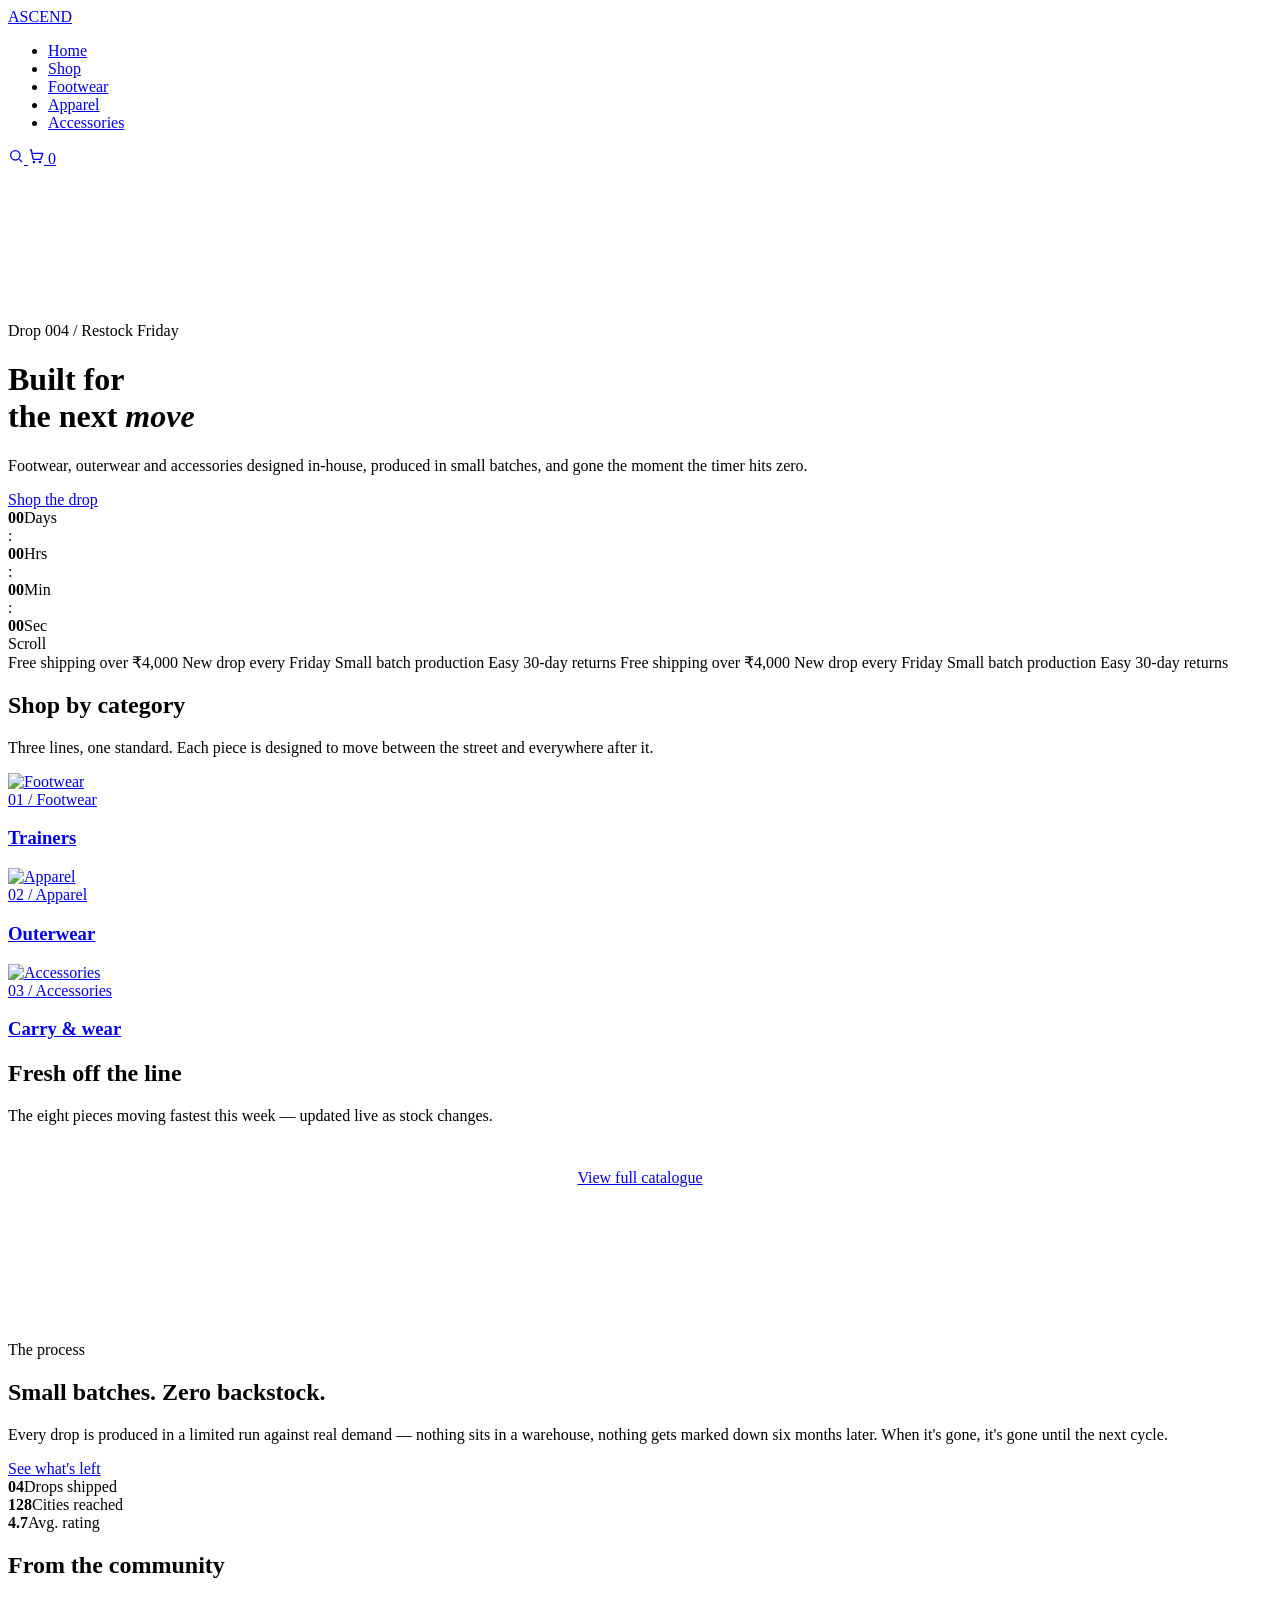
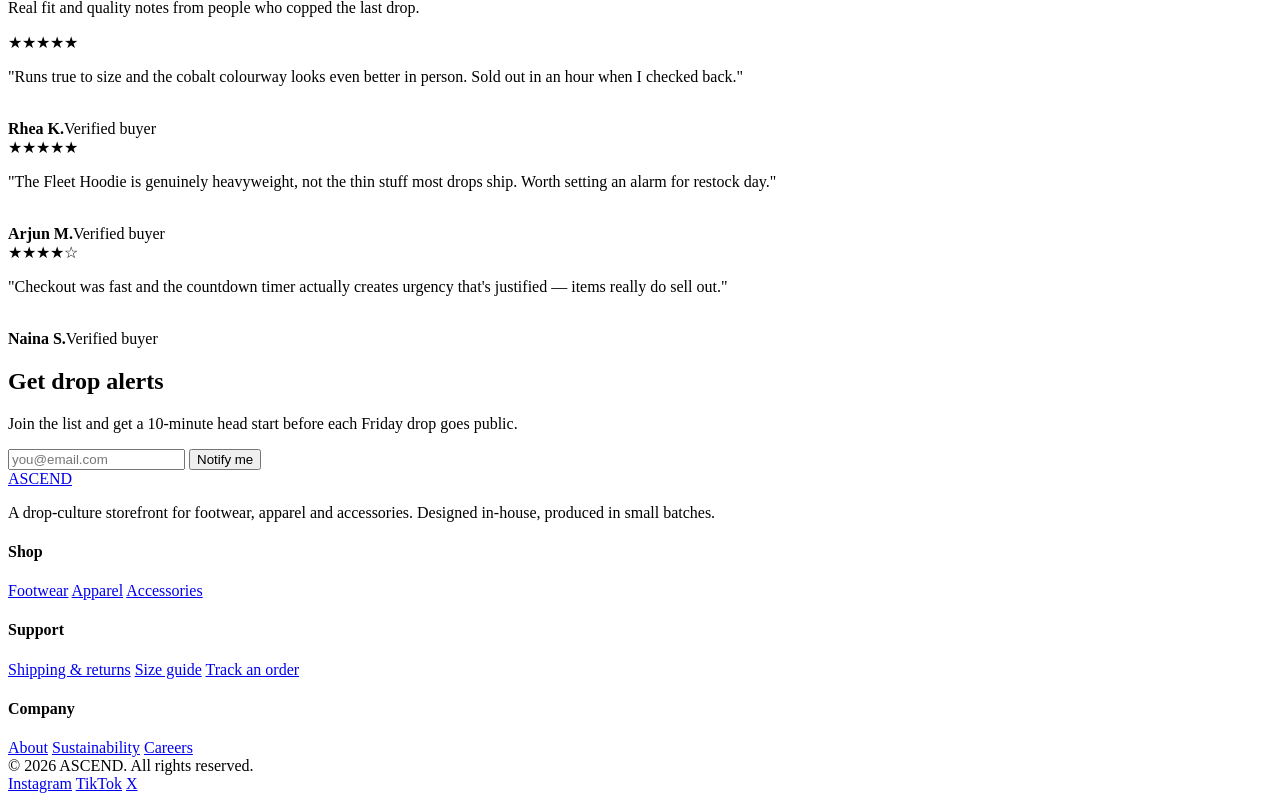
==== index.html @ 35d650b3 "Add files via upload" ====
<!DOCTYPE html>
<html lang="en">
<head>
<meta charset="UTF-8">
<meta name="viewport" content="width=device-width, initial-scale=1.0">
<title>ASCEND — Drop 004</title>
<meta name="description" content="ASCEND is a drop-culture footwear, apparel and accessories store. New releases every Friday.">
<link rel="preconnect" href="https://fonts.googleapis.com">
<link rel="stylesheet" href="css/style.css">
</head>
<body>

<nav class="nav">
  <div class="wrap">
    <a href="index.html" class="brand">ASC<span>END</span></a>
    <ul class="nav-links">
      <li><a href="index.html">Home</a></li>
      <li><a href="shop.html">Shop</a></li>
      <li><a href="shop.html?cat=footwear">Footwear</a></li>
      <li><a href="shop.html?cat=apparel">Apparel</a></li>
      <li><a href="shop.html?cat=accessories">Accessories</a></li>
    </ul>
    <div class="nav-actions">
      <a class="icon-btn" href="shop.html" aria-label="Search">
        <svg width="16" height="16" viewBox="0 0 24 24" fill="none" stroke="currentColor" stroke-width="2"><circle cx="11" cy="11" r="7"/><path d="M21 21l-4.3-4.3"/></svg>
      </a>
      <a class="icon-btn" href="cart.html" aria-label="Cart">
        <svg width="16" height="16" viewBox="0 0 24 24" fill="none" stroke="currentColor" stroke-width="2"><path d="M3 3h2l2.4 12.4a2 2 0 0 0 2 1.6h8.4a2 2 0 0 0 2-1.6L22 8H6"/><circle cx="9" cy="21" r="1"/><circle cx="18" cy="21" r="1"/></svg>
        <span class="cart-count" data-cart-count>0</span>
      </a>
    </div>
  </div>
</nav>

<header class="hero">
  <div class="hero-media">
    <video autoplay muted loop playsinline poster="https://images.unsplash.com/photo-1600185365483-26d7a4cc7519?q=80&w=1600&auto=format&fit=crop">
      <source src="https://assets.mixkit.co/videos/4893/4893-360.mp4" type="video/mp4">
    </video>
  </div>
  <div class="wrap hero-content">
    <div class="hero-top">
      <div class="eyebrow">Drop 004 / Restock Friday</div>
    </div>
    <h1 class="hero-title">Built for<br>the next <em>move</em></h1>
    <p class="hero-sub">Footwear, outerwear and accessories designed in-house, produced in small batches, and gone the moment the timer hits zero.</p>
    <div class="hero-actions">
      <a href="shop.html" class="btn btn-primary">Shop the drop</a>
      <div class="drop-timer" data-countdown>
        <div class="seg"><b data-d>00</b><span>Days</span></div>
        <span class="colon">:</span>
        <div class="seg"><b data-h>00</b><span>Hrs</span></div>
        <span class="colon">:</span>
        <div class="seg"><b data-m>00</b><span>Min</span></div>
        <span class="colon">:</span>
        <div class="seg"><b data-s>00</b><span>Sec</span></div>
      </div>
    </div>
  </div>
  <div class="hero-scroll">Scroll</div>
</header>

<div class="marquee">
  <div class="marquee-track">
    <span>Free shipping over ₹4,000</span>
    <span>New drop every Friday</span>
    <span>Small batch production</span>
    <span>Easy 30-day returns</span>
    <span>Free shipping over ₹4,000</span>
    <span>New drop every Friday</span>
    <span>Small batch production</span>
    <span>Easy 30-day returns</span>
  </div>
</div>

<section id="categories">
  <div class="wrap">
    <div class="section-head fade-up">
      <h2>Shop by category</h2>
      <p>Three lines, one standard. Each piece is designed to move between the street and everywhere after it.</p>
    </div>
    <div class="cat-grid">
      <a class="cat-card fade-up" href="shop.html?cat=footwear">
        <img src="https://images.unsplash.com/photo-1465101046530-73398c7f28ca?q=80&w=900&auto=format&fit=crop" alt="Footwear" loading="lazy">
        <div class="cat-label"><div class="eyebrow">01 / Footwear</div><h3>Trainers</h3></div>
      </a>
      <a class="cat-card fade-up" href="shop.html?cat=apparel">
        <img src="https://images.unsplash.com/photo-1521572163474-6864f9cf17ab?q=80&w=900&auto=format&fit=crop" alt="Apparel" loading="lazy">
        <div class="cat-label"><div class="eyebrow">02 / Apparel</div><h3>Outerwear</h3></div>
      </a>
      <a class="cat-card fade-up" href="shop.html?cat=accessories">
        <img src="https://images.unsplash.com/photo-1524805444758-089113d48a6d?q=80&w=900&auto=format&fit=crop" alt="Accessories" loading="lazy">
        <div class="cat-label"><div class="eyebrow">03 / Accessories</div><h3>Carry &amp; wear</h3></div>
      </a>
    </div>
  </div>
</section>

<section id="featured" style="background:var(--ink-2); border-top:1px solid var(--line); border-bottom:1px solid var(--line);">
  <div class="wrap">
    <div class="section-head fade-up">
      <h2>Fresh off the line</h2>
      <p>The eight pieces moving fastest this week — updated live as stock changes.</p>
    </div>
    <div class="product-grid" id="featured-grid"></div>
    <div style="text-align:center; margin-top:44px;">
      <a href="shop.html" class="btn btn-outline">View full catalogue</a>
    </div>
  </div>
</section>

<section class="split">
  <div class="split-media">
    <video autoplay muted loop playsinline poster="https://images.unsplash.com/photo-1549298916-b41d501d3772?q=80&w=1200&auto=format&fit=crop">
      <source src="https://assets.mixkit.co/videos/744/744-360.mp4" type="video/mp4">
    </video>
  </div>
  <div class="split-copy fade-up">
    <div class="eyebrow">The process</div>
    <h2>Small batches. Zero backstock.</h2>
    <p>Every drop is produced in a limited run against real demand — nothing sits in a warehouse, nothing gets marked down six months later. When it's gone, it's gone until the next cycle.</p>
    <a href="shop.html" class="btn btn-signal">See what's left</a>
    <div class="stat-row">
      <div class="stat"><b>04</b><span>Drops shipped</span></div>
      <div class="stat"><b>128</b><span>Cities reached</span></div>
      <div class="stat"><b>4.7</b><span>Avg. rating</span></div>
    </div>
  </div>
</section>

<section class="reviews">
  <div class="wrap">
    <div class="section-head fade-up">
      <h2>From the community</h2>
      <p>Real fit and quality notes from people who copped the last drop.</p>
    </div>
    <div class="review-grid">
      <div class="review-card fade-up">
        <div class="review-stars">★★★★★</div>
        <p>"Runs true to size and the cobalt colourway looks even better in person. Sold out in an hour when I checked back."</p>
        <div class="review-who">
          <div class="review-avatar"><img src="https://images.unsplash.com/photo-1490481651871-ab68de25d43d?q=80&w=200&auto=format&fit=crop" alt=""></div>
          <div><b>Rhea K.</b><span>Verified buyer</span></div>
        </div>
      </div>
      <div class="review-card fade-up">
        <div class="review-stars">★★★★★</div>
        <p>"The Fleet Hoodie is genuinely heavyweight, not the thin stuff most drops ship. Worth setting an alarm for restock day."</p>
        <div class="review-who">
          <div class="review-avatar"><img src="https://images.unsplash.com/photo-1500648767791-00dcc994a43e?q=80&w=200&auto=format&fit=crop" alt=""></div>
          <div><b>Arjun M.</b><span>Verified buyer</span></div>
        </div>
      </div>
      <div class="review-card fade-up">
        <div class="review-stars">★★★★☆</div>
        <p>"Checkout was fast and the countdown timer actually creates urgency that's justified — items really do sell out."</p>
        <div class="review-who">
          <div class="review-avatar"><img src="https://images.unsplash.com/photo-1508214751196-bcfd4ca60f91?q=80&w=200&auto=format&fit=crop" alt=""></div>
          <div><b>Naina S.</b><span>Verified buyer</span></div>
        </div>
      </div>
    </div>
  </div>
</section>

<section class="newsletter fade-up">
  <h2>Get drop alerts</h2>
  <p>Join the list and get a 10-minute head start before each Friday drop goes public.</p>
  <form class="news-form" id="newsletter-form">
    <input type="email" placeholder="you@email.com" required>
    <button class="btn btn-outline" type="submit">Notify me</button>
  </form>
  <div class="form-msg" id="news-msg"></div>
</section>

<footer>
  <div class="wrap">
    <div class="foot-grid">
      <div class="foot-brand">
        <a href="index.html" class="brand">ASC<span>END</span></a>
        <p>A drop-culture storefront for footwear, apparel and accessories. Designed in-house, produced in small batches.</p>
      </div>
      <div class="foot-col">
        <h4>Shop</h4>
        <a href="shop.html?cat=footwear">Footwear</a>
        <a href="shop.html?cat=apparel">Apparel</a>
        <a href="shop.html?cat=accessories">Accessories</a>
      </div>
      <div class="foot-col">
        <h4>Support</h4>
        <a href="#">Shipping &amp; returns</a>
        <a href="#">Size guide</a>
        <a href="#">Track an order</a>
      </div>
      <div class="foot-col">
        <h4>Company</h4>
        <a href="#">About</a>
        <a href="#">Sustainability</a>
        <a href="#">Careers</a>
      </div>
    </div>
    <div class="foot-bottom">
      <span>© 2026 ASCEND. All rights reserved.</span>
      <div class="foot-social">
        <a href="#">Instagram</a>
        <a href="#">TikTok</a>
        <a href="#">X</a>
      </div>
    </div>
  </div>
</footer>

<script src="data/products.js"></script>
<script src="js/main.js"></script>
<script>
  document.getElementById("featured-grid").innerHTML =
    PRODUCTS.slice(0,8).map(productCardHTML).join("");
  mountQuickAdd();
  mountCountdown(document.querySelector("[data-countdown]"));

  document.getElementById("newsletter-form").addEventListener("submit", (e)=>{
    e.preventDefault();
    document.getElementById("news-msg").textContent = "✓ You're on the list — watch your inbox Friday morning.";
    e.target.reset();
  });
</script>
</body>
</html>
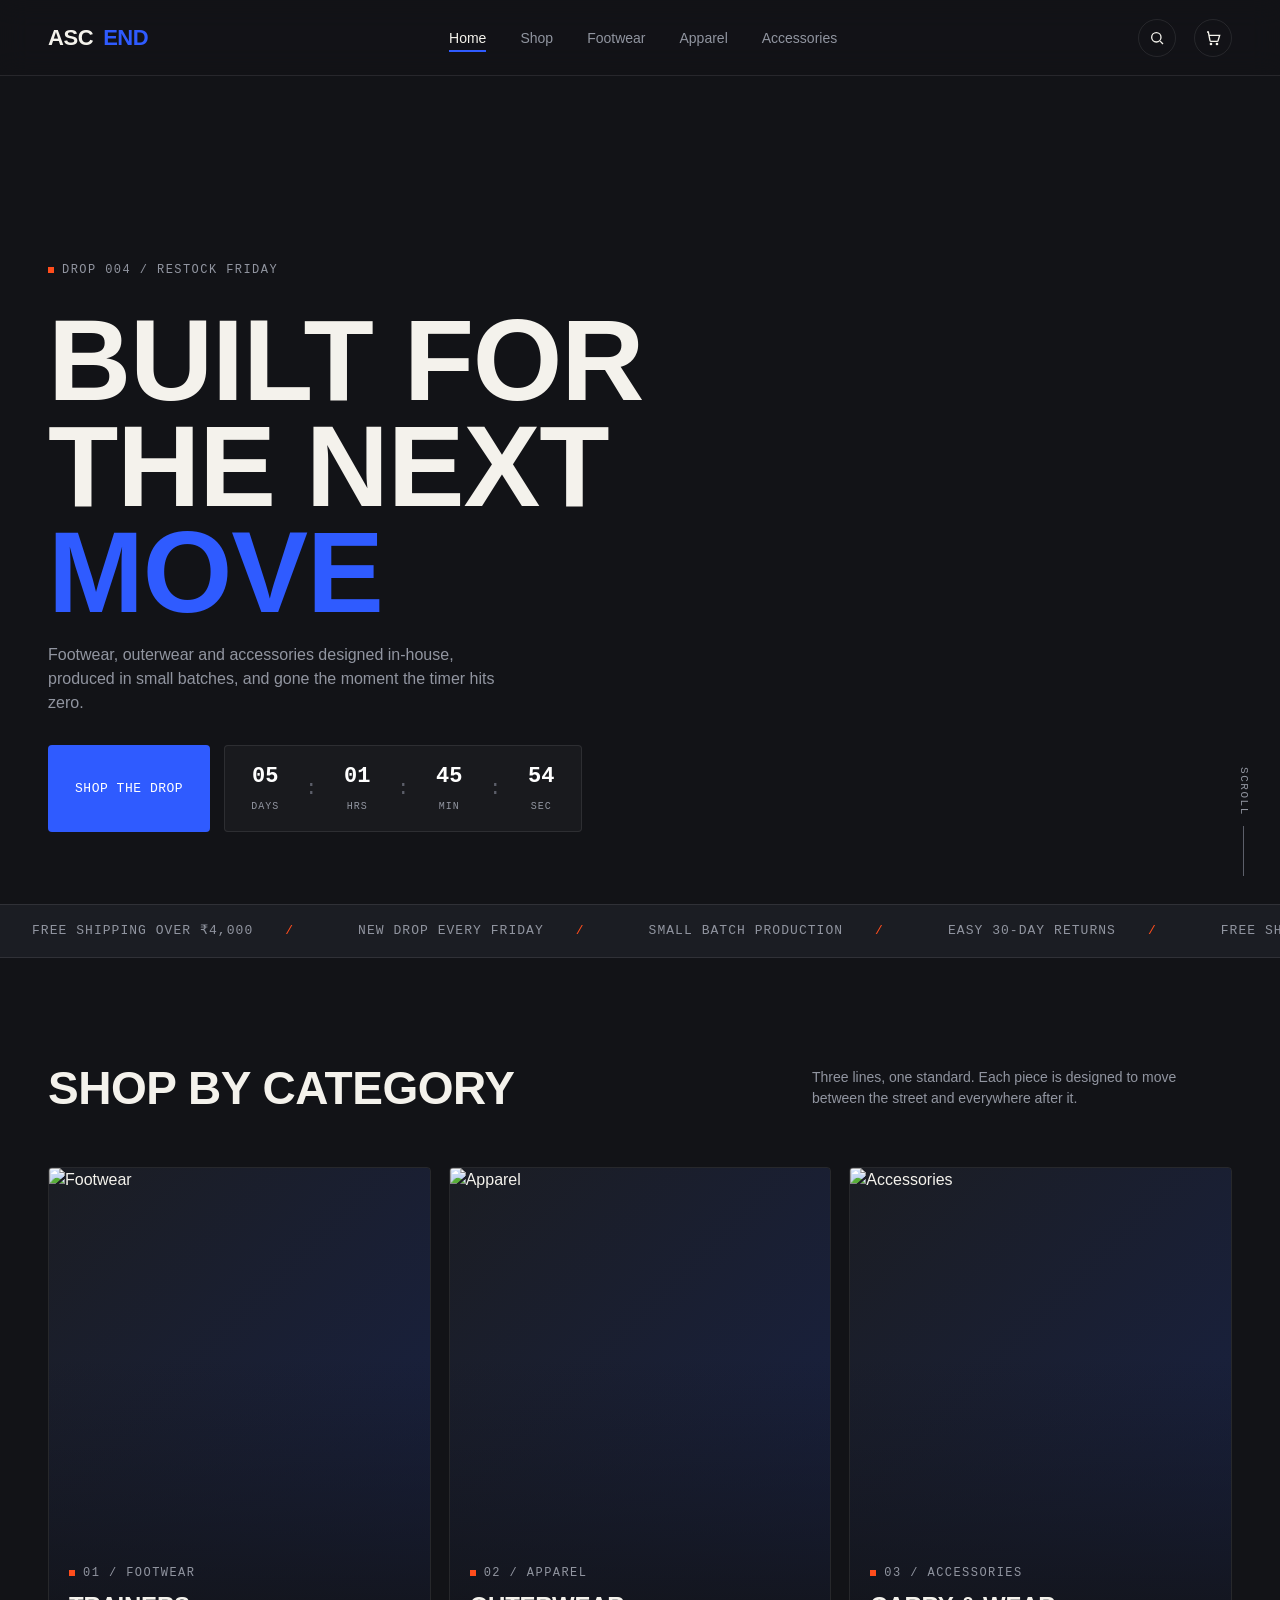
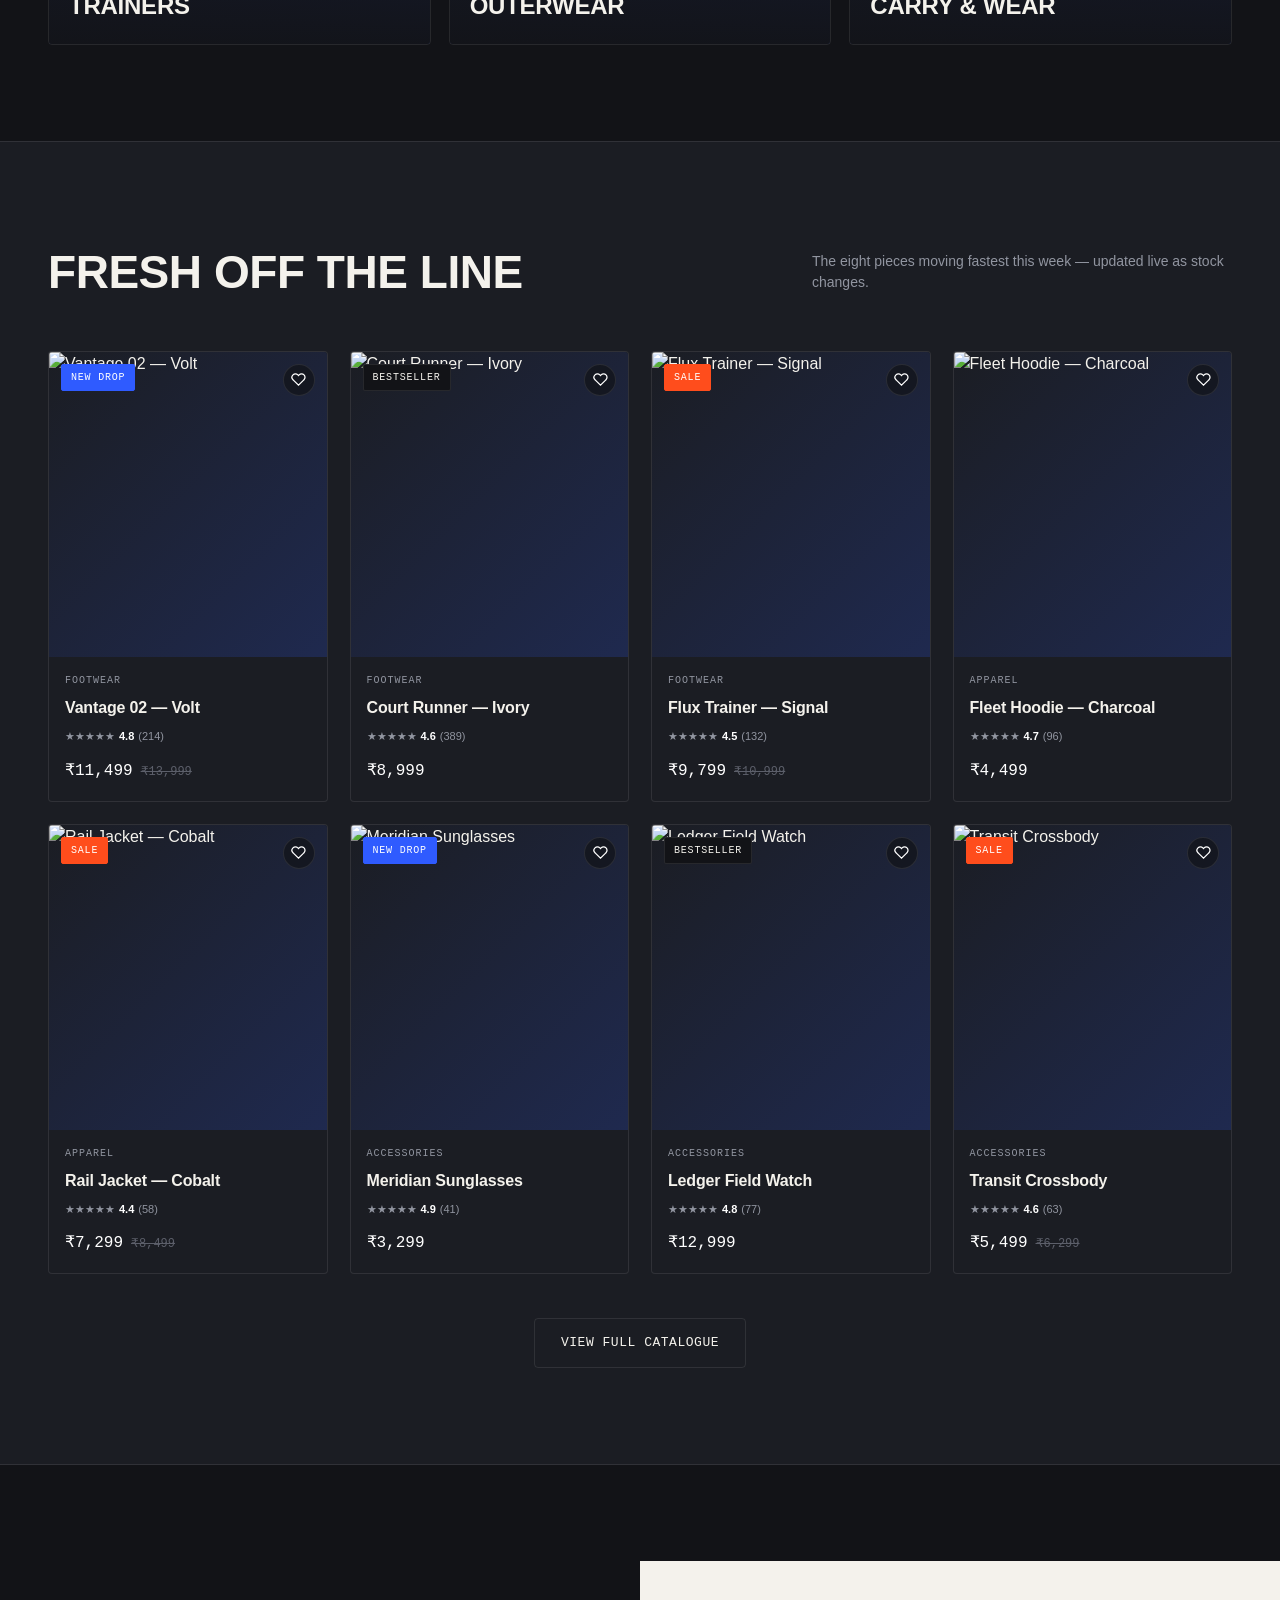
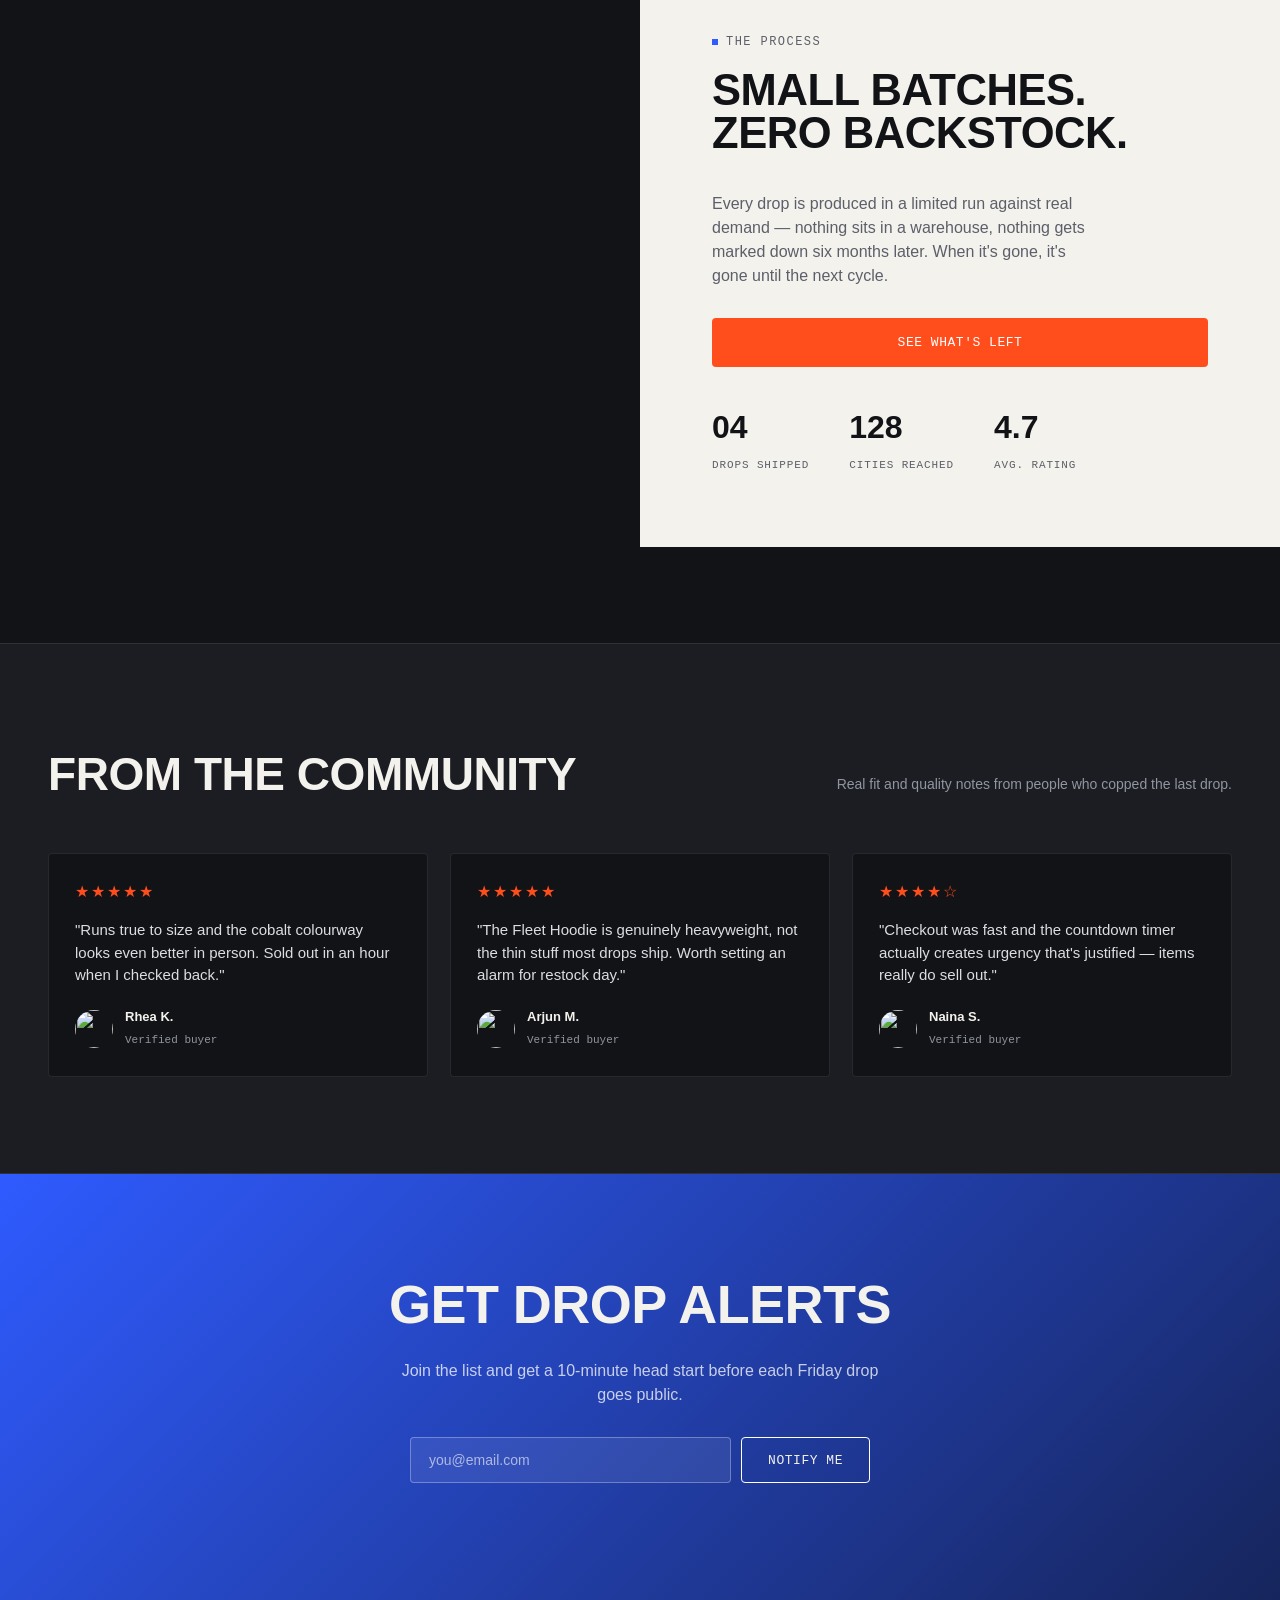
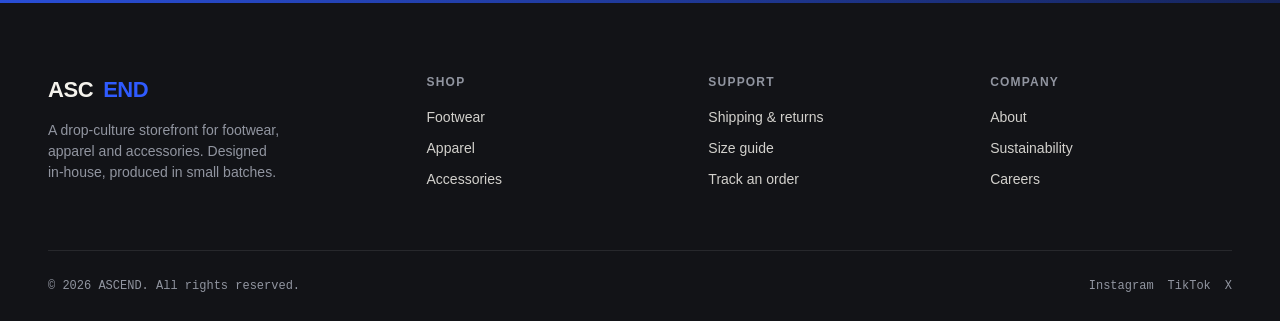
==== commit c8d01f3d: "Update index.html" ====
--- a/index.html
+++ b/index.html
@@ -6,7 +6,7 @@
 <title>ASCEND — Drop 004</title>
 <meta name="description" content="ASCEND is a drop-culture footwear, apparel and accessories store. New releases every Friday.">
 <link rel="preconnect" href="https://fonts.googleapis.com">
-<link rel="stylesheet" href="css/style.css">
+<link rel="stylesheet" href="style.css">
 </head>
 <body>
 
@@ -210,8 +210,8 @@
   </div>
 </footer>
 
-<script src="data/products.js"></script>
-<script src="js/main.js"></script>
+<script src="products.js"></script>
+<script src="main.js"></script>
 <script>
   document.getElementById("featured-grid").innerHTML =
     PRODUCTS.slice(0,8).map(productCardHTML).join("");
--- a/style.css
+++ b/style.css
@@ -0,0 +1,443 @@
+/* =========================================================
+   ASCEND — design tokens
+   Streetwear/drop-culture commerce. Ink + paper base,
+   cobalt/signal accents, diagonal cut motif, mono price tags.
+   ========================================================= */
+
+@import url('https://fonts.googleapis.com/css2?family=Space+Grotesk:wght@400;500;600;700&family=Inter:wght@400;500;600&family=JetBrains+Mono:wght@400;500;700&display=swap');
+
+:root{
+  --ink: #121317;
+  --ink-2: #1b1d23;
+  --ink-3: #24262e;
+  --paper: #f4f2ec;
+  --paper-2: #eae7de;
+  --cobalt: #2f5bff;
+  --cobalt-2: #1c3fd6;
+  --signal: #ff4d1c;
+  --steel: #9195a0;
+  --steel-2: #5c5f6a;
+  --line: rgba(255,255,255,0.09);
+  --line-dark: rgba(18,19,23,0.1);
+  --ok: #2fdb8f;
+
+  --font-display: 'Space Grotesk', sans-serif;
+  --font-body: 'Inter', sans-serif;
+  --font-mono: 'JetBrains Mono', monospace;
+
+  --radius: 4px;
+  --container: 1240px;
+  --nav-h: 76px;
+
+  --ease: cubic-bezier(.16,.84,.44,1);
+}
+
+*,*::before,*::after{ box-sizing: border-box; }
+html{ scroll-behavior: smooth; }
+body{
+  margin:0;
+  background: var(--ink);
+  color: var(--paper);
+  font-family: var(--font-body);
+  font-size: 16px;
+  line-height: 1.5;
+  -webkit-font-smoothing: antialiased;
+}
+img{ max-width:100%; display:block; }
+a{ color:inherit; text-decoration:none; }
+ul{ list-style:none; margin:0; padding:0; }
+button{ font-family:inherit; cursor:pointer; }
+input,select{ font-family:inherit; }
+
+::selection{ background: var(--cobalt); color:#fff; }
+
+@media (prefers-reduced-motion: reduce){
+  *{ animation-duration:.001ms !important; animation-iteration-count:1 !important; transition-duration:.001ms !important; scroll-behavior:auto !important; }
+}
+
+:focus-visible{ outline: 2px solid var(--cobalt); outline-offset: 3px; }
+
+.wrap{ max-width: var(--container); margin: 0 auto; padding: 0 28px; }
+
+.mono{ font-family: var(--font-mono); }
+.eyebrow{
+  font-family: var(--font-mono);
+  font-size: 12px;
+  letter-spacing: .12em;
+  text-transform: uppercase;
+  color: var(--steel);
+  display:flex; align-items:center; gap:8px;
+}
+.eyebrow::before{ content:''; width:6px; height:6px; background: var(--signal); display:inline-block; }
+
+h1,h2,h3,h4{ font-family: var(--font-display); margin:0; letter-spacing:-0.01em; }
+
+/* diagonal-cut section divider — the drop-box motif used across the page */
+.cut-top{ clip-path: polygon(0 24px, 100% 0, 100% 100%, 0 100%); }
+.cut-bottom{ clip-path: polygon(0 0, 100% 0, 100% 100%, 0 calc(100% - 24px)); }
+.cut-both{ clip-path: polygon(0 24px, 100% 0, 100% calc(100% - 24px), 0 100%); }
+
+/* =========================== buttons =========================== */
+.btn{
+  display:inline-flex; align-items:center; justify-content:center; gap:8px;
+  padding: 14px 26px;
+  font-family: var(--font-mono);
+  font-size: 13px;
+  letter-spacing:.04em;
+  text-transform: uppercase;
+  border: 1px solid transparent;
+  border-radius: var(--radius);
+  transition: transform .25s var(--ease), background .25s var(--ease), border-color .25s var(--ease), color .25s var(--ease);
+  white-space: nowrap;
+}
+.btn-primary{ background: var(--cobalt); color:#fff; }
+.btn-primary:hover{ background: var(--cobalt-2); transform: translateY(-2px); }
+.btn-outline{ border-color: var(--line); color: var(--paper); background:transparent; }
+.btn-outline:hover{ border-color: var(--paper); transform: translateY(-2px); }
+.btn-signal{ background: var(--signal); color:#fff; }
+.btn-signal:hover{ background:#e13f13; transform: translateY(-2px); }
+.btn-ghost{ background:transparent; color: var(--steel); padding: 8px 4px; }
+.btn-ghost:hover{ color: var(--paper); }
+.btn-block{ width:100%; }
+.btn[disabled]{ opacity:.4; pointer-events:none; }
+
+/* =========================== nav =========================== */
+.nav{
+  position: sticky; top:0; z-index: 100;
+  height: var(--nav-h);
+  display:flex; align-items:center;
+  background: rgba(18,19,23,0.72);
+  backdrop-filter: blur(14px) saturate(140%);
+  border-bottom: 1px solid var(--line);
+}
+.nav .wrap{ display:flex; align-items:center; justify-content:space-between; width:100%; }
+.brand{ font-family: var(--font-display); font-weight:700; font-size:22px; letter-spacing:-0.02em; display:flex; align-items:center; gap:10px;}
+.brand span{ color: var(--cobalt); }
+.nav-links{ display:flex; gap:34px; }
+.nav-links a{
+  font-size:14px; color: var(--steel); position:relative; padding: 6px 0;
+  transition: color .2s;
+}
+.nav-links a:hover, .nav-links a.active{ color: var(--paper); }
+.nav-links a.active::after{
+  content:''; position:absolute; left:0; right:0; bottom:0; height:2px; background: var(--cobalt);
+}
+.nav-actions{ display:flex; align-items:center; gap:18px; }
+.icon-btn{
+  position:relative; width:38px; height:38px; display:flex; align-items:center; justify-content:center;
+  border:1px solid var(--line); border-radius:50%; color: var(--paper); background:transparent;
+  transition: border-color .2s, background .2s;
+}
+.icon-btn:hover{ border-color: var(--paper); }
+.cart-count{
+  position:absolute; top:-6px; right:-6px; background: var(--signal); color:#fff;
+  font-family: var(--font-mono); font-size:10px; min-width:18px; height:18px; border-radius:50%;
+  display:flex; align-items:center; justify-content:center; padding: 0 3px;
+}
+.nav-burger{ display:none; }
+
+/* =========================== hero =========================== */
+.hero{
+  position: relative; min-height: 92vh; display:flex; align-items:flex-end;
+  overflow:hidden; background: var(--ink);
+}
+.hero-media{ position:absolute; inset:0; z-index:0; }
+.hero-media video, .hero-media img{
+  width:100%; height:100%; object-fit:cover; position:absolute; inset:0;
+}
+.hero-media::after{
+  content:''; position:absolute; inset:0;
+  background: linear-gradient(180deg, rgba(18,19,23,.35) 0%, rgba(18,19,23,.55) 55%, var(--ink) 96%);
+}
+.hero-content{ position:relative; z-index:2; width:100%; padding-bottom: 72px; }
+.hero-top{ display:flex; justify-content:space-between; align-items:flex-start; margin-bottom: 28px; }
+.hero-title{
+  font-size: clamp(48px, 9vw, 128px);
+  line-height: .92;
+  font-weight:700;
+  text-transform: uppercase;
+  max-width: 14ch;
+}
+.hero-title em{ font-style:normal; color: var(--cobalt); }
+.hero-sub{ max-width: 460px; color: var(--steel); font-size:16px; margin-top:18px; }
+.hero-actions{ display:flex; gap:14px; margin-top: 30px; flex-wrap:wrap; }
+
+.drop-timer{
+  display:flex; gap:18px; font-family: var(--font-mono);
+  border: 1px solid var(--line); border-radius: var(--radius);
+  padding: 14px 18px; background: rgba(255,255,255,0.03);
+}
+.drop-timer .seg{ text-align:center; min-width:44px; }
+.drop-timer .seg b{ display:block; font-size:22px; color:#fff; }
+.drop-timer .seg span{ font-size:10px; letter-spacing:.1em; color: var(--steel); text-transform:uppercase; }
+.drop-timer .colon{ color: var(--steel-2); font-size:20px; align-self:center; }
+
+.hero-scroll{
+  position:absolute; right:28px; bottom:28px; z-index:2;
+  writing-mode: vertical-rl; font-family: var(--font-mono); font-size:11px; letter-spacing:.14em;
+  color: var(--steel); display:flex; align-items:center; gap:10px; text-transform:uppercase;
+}
+.hero-scroll::after{ content:''; width:1px; height:50px; background: var(--steel-2); display:block; }
+
+/* =========================== marquee =========================== */
+.marquee{
+  border-top: 1px solid var(--line); border-bottom: 1px solid var(--line);
+  overflow:hidden; white-space:nowrap; background: var(--ink-2);
+}
+.marquee-track{ display:inline-flex; animation: scroll-x 26s linear infinite; }
+.marquee-track span{
+  font-family: var(--font-mono); font-size:13px; letter-spacing:.08em; text-transform:uppercase;
+  padding: 16px 32px; color: var(--steel); display:inline-flex; align-items:center; gap:32px;
+}
+.marquee-track span::after{ content:'/'; color: var(--signal); }
+@keyframes scroll-x{ from{ transform:translateX(0);} to{ transform:translateX(-50%);} }
+
+/* =========================== sections =========================== */
+section{ padding: 96px 0; }
+.section-head{
+  display:flex; justify-content:space-between; align-items:flex-end; margin-bottom: 44px; gap:24px; flex-wrap:wrap;
+}
+.section-head h2{ font-size: clamp(30px,4vw,46px); text-transform:uppercase; }
+.section-head p{ color: var(--steel); max-width:420px; margin-top:10px; font-size:14px; }
+
+/* category strip */
+.cat-grid{ display:grid; grid-template-columns: repeat(3,1fr); gap:18px; }
+.cat-card{
+  position:relative; border-radius: var(--radius); overflow:hidden; aspect-ratio: 4/5;
+  border:1px solid var(--line);
+}
+.cat-card img{ width:100%; height:100%; object-fit:cover; transition: transform .6s var(--ease); }
+.cat-card:hover img{ transform: scale(1.06); }
+.cat-card::after{ content:''; position:absolute; inset:0; background: linear-gradient(180deg, transparent 40%, rgba(18,19,23,.92) 100%); }
+.cat-label{ position:absolute; left:20px; bottom:20px; z-index:2; }
+.cat-label .eyebrow{ margin-bottom:6px; }
+.cat-label h3{ font-size:24px; text-transform:uppercase; }
+
+/* product grid */
+.product-grid{ display:grid; grid-template-columns: repeat(4, 1fr); gap: 22px; }
+.card{
+  background: var(--ink-2); border:1px solid var(--line); border-radius: var(--radius);
+  overflow:hidden; display:flex; flex-direction:column; transition: border-color .25s, transform .25s var(--ease);
+}
+.card:hover{ border-color: rgba(255,255,255,0.22); transform: translateY(-4px); }
+.card-media{ position:relative; aspect-ratio: 1/1.1; overflow:hidden; background:#1b1d23; }
+.card-media img{ width:100%; height:100%; object-fit:cover; transition: transform .5s var(--ease); }
+.card:hover .card-media img{ transform: scale(1.07); }
+.card-tag{
+  position:absolute; top:12px; left:12px; z-index:2;
+  font-family: var(--font-mono); font-size:10px; letter-spacing:.08em; text-transform:uppercase;
+  padding: 5px 9px; border-radius: 2px; background: var(--ink); border:1px solid var(--line);
+}
+.card-tag.sale{ background: var(--signal); border-color:var(--signal); color:#fff; }
+.card-tag.new{ background: var(--cobalt); border-color:var(--cobalt); color:#fff; }
+.card-wish{
+  position:absolute; top:12px; right:12px; z-index:2; width:32px; height:32px; border-radius:50%;
+  background: rgba(18,19,23,.7); border:1px solid var(--line); display:flex; align-items:center; justify-content:center;
+  color:#fff; transition: background .2s, border-color .2s;
+}
+.card-wish:hover{ border-color:#fff; }
+.card-wish.active{ color: var(--signal); border-color: var(--signal); }
+.card-quick{
+  position:absolute; left:12px; right:12px; bottom:-46px; z-index:2;
+  transition: bottom .25s var(--ease);
+}
+.card:hover .card-quick{ bottom:12px; }
+.card-body{ padding: 16px 16px 18px; display:flex; flex-direction:column; gap:8px; flex:1; }
+.card-cat{ font-family: var(--font-mono); font-size:10px; letter-spacing:.1em; text-transform:uppercase; color: var(--steel); }
+.card-name{ font-family: var(--font-display); font-size:16px; font-weight:600; }
+.card-name a:hover{ color: var(--cobalt); }
+.card-price{ display:flex; align-items:baseline; gap:8px; font-family: var(--font-mono); margin-top:auto; padding-top:6px; }
+.card-price .now{ font-size:16px; color:#fff; }
+.card-price .was{ font-size:12px; color: var(--steel-2); text-decoration: line-through; }
+.stars{ font-size:11px; color:var(--steel); display:flex; align-items:center; gap:4px; }
+.stars b{ color:#fff; }
+
+/* filters bar (shop page) */
+.filters{
+  display:flex; align-items:center; justify-content:space-between; flex-wrap:wrap; gap:16px;
+  padding: 18px 0; border-bottom:1px solid var(--line); margin-bottom: 34px;
+}
+.filter-group{ display:flex; gap:10px; flex-wrap:wrap; }
+.chip{
+  font-family: var(--font-mono); font-size:12px; letter-spacing:.04em; text-transform:uppercase;
+  padding: 9px 16px; border:1px solid var(--line); border-radius: 999px; color: var(--steel);
+  transition: all .2s;
+}
+.chip:hover{ color:#fff; border-color:#fff; }
+.chip.active{ background:#fff; color: var(--ink); border-color:#fff; }
+.sort-select{
+  background: var(--ink-2); color:#fff; border:1px solid var(--line); border-radius: var(--radius);
+  padding:10px 14px; font-family: var(--font-mono); font-size:12px; text-transform:uppercase;
+}
+.result-count{ font-family: var(--font-mono); font-size:12px; color: var(--steel); }
+
+/* =========================== lookbook / video split =========================== */
+.split{ display:grid; grid-template-columns: 1fr 1fr; gap:0; align-items:stretch; }
+.split-media{ position:relative; min-height: 520px; overflow:hidden; }
+.split-media video, .split-media img{ width:100%; height:100%; object-fit:cover; position:absolute; inset:0; }
+.split-copy{ background: var(--paper); color: var(--ink); display:flex; flex-direction:column; justify-content:center; padding: 72px; }
+.split-copy .eyebrow{ color: var(--steel-2); }
+.split-copy .eyebrow::before{ background: var(--cobalt); }
+.split-copy h2{ font-size: clamp(30px,3.4vw,46px); margin: 18px 0 20px; text-transform:uppercase; line-height:1; }
+.split-copy p{ color: var(--steel-2); max-width: 44ch; margin-bottom: 30px; }
+.stat-row{ display:flex; gap:40px; margin-top:36px; }
+.stat b{ display:block; font-family:var(--font-display); font-size:32px; }
+.stat span{ font-family: var(--font-mono); font-size:11px; text-transform:uppercase; letter-spacing:.08em; color: var(--steel-2); }
+
+/* =========================== testimonials =========================== */
+.reviews{ background: var(--ink-2); border-top:1px solid var(--line); border-bottom:1px solid var(--line); }
+.review-grid{ display:grid; grid-template-columns: repeat(3,1fr); gap:22px; }
+.review-card{ background: var(--ink); border:1px solid var(--line); border-radius: var(--radius); padding:26px; }
+.review-stars{ color: var(--signal); letter-spacing:2px; margin-bottom:14px; }
+.review-card p{ color:#dcdde1; font-size:15px; margin-bottom:20px; }
+.review-who{ display:flex; align-items:center; gap:12px; }
+.review-avatar{ width:38px; height:38px; border-radius:50%; overflow:hidden; }
+.review-avatar img{ width:100%; height:100%; object-fit:cover; }
+.review-who b{ font-size:13px; display:block; }
+.review-who span{ font-size:11px; color: var(--steel); font-family:var(--font-mono); }
+
+/* =========================== newsletter =========================== */
+.newsletter{
+  background: linear-gradient(135deg, var(--cobalt), #16255c);
+  text-align:center; padding: 90px 28px;
+}
+.newsletter h2{ font-size: clamp(30px,4.4vw,54px); text-transform:uppercase; }
+.newsletter p{ color: rgba(255,255,255,.75); margin: 14px auto 30px; max-width: 480px; }
+.news-form{ display:flex; justify-content:center; gap:10px; max-width: 460px; margin: 0 auto; flex-wrap:wrap; }
+.news-form input{
+  flex:1; min-width:220px; padding: 14px 18px; border-radius: var(--radius); border:1px solid rgba(255,255,255,.3);
+  background: rgba(255,255,255,.08); color:#fff; font-size:14px;
+}
+.news-form input::placeholder{ color: rgba(255,255,255,.6); }
+.news-form .btn-outline{ border-color:#fff; }
+.news-form .btn-outline:hover{ background:#fff; color: var(--cobalt); }
+.form-msg{ margin-top:14px; font-family: var(--font-mono); font-size:12px; color: #d7ffe9; min-height:16px; }
+
+/* =========================== footer =========================== */
+footer{ padding-top: 70px; }
+.foot-grid{ display:grid; grid-template-columns: 1.4fr 1fr 1fr 1fr; gap: 40px; padding-bottom: 50px; border-bottom:1px solid var(--line); }
+.foot-brand p{ color: var(--steel); max-width: 30ch; margin-top:14px; font-size:14px; }
+.foot-col h4{ font-size:12px; letter-spacing:.1em; text-transform:uppercase; color: var(--steel); margin-bottom:16px; }
+.foot-col a{ display:block; color: var(--paper); font-size:14px; margin-bottom:10px; opacity:.85; }
+.foot-col a:hover{ color: var(--cobalt); opacity:1; }
+.foot-bottom{ display:flex; justify-content:space-between; align-items:center; padding: 26px 0; font-family: var(--font-mono); font-size:12px; color: var(--steel); flex-wrap:wrap; gap:10px; }
+.foot-social{ display:flex; gap:14px; }
+
+/* =========================== breadcrumb =========================== */
+.breadcrumb{ font-family: var(--font-mono); font-size:12px; color: var(--steel); padding: 26px 0 0; }
+.breadcrumb a:hover{ color:#fff; }
+.breadcrumb span{ margin:0 8px; color: var(--steel-2); }
+
+/* =========================== product detail =========================== */
+.product-detail{ display:grid; grid-template-columns: 1.1fr 1fr; gap: 60px; padding-top: 30px; }
+.pd-gallery-main{ aspect-ratio: 1/1; border-radius: var(--radius); overflow:hidden; border:1px solid var(--line); background:var(--ink-2); }
+.pd-gallery-main img{ width:100%; height:100%; object-fit:cover; }
+.pd-thumbs{ display:flex; gap:10px; margin-top:12px; }
+.pd-thumb{ width:76px; height:76px; border-radius: var(--radius); overflow:hidden; border:1px solid var(--line); opacity:.6; transition:.2s; }
+.pd-thumb:hover, .pd-thumb.active{ opacity:1; border-color:#fff; }
+.pd-thumb img{ width:100%; height:100%; object-fit:cover; }
+
+.pd-tag{ display:inline-block; margin-bottom:14px; }
+.pd-name{ font-size: clamp(28px,3vw,40px); text-transform:uppercase; line-height:1.05; }
+.pd-meta{ display:flex; align-items:center; gap:14px; margin: 14px 0 22px; }
+.pd-price{ font-family: var(--font-mono); font-size:26px; }
+.pd-price .was{ font-size:15px; color: var(--steel-2); text-decoration:line-through; margin-left:10px; }
+.pd-desc{ color: var(--steel); margin-bottom: 28px; max-width: 52ch; }
+
+.opt-block{ margin-bottom: 24px; }
+.opt-label{ font-family: var(--font-mono); font-size:12px; text-transform:uppercase; letter-spacing:.06em; color: var(--steel); margin-bottom:10px; display:flex; justify-content:space-between; }
+.swatches{ display:flex; gap:10px; }
+.swatch{ width:30px; height:30px; border-radius:50%; border:2px solid transparent; box-shadow: 0 0 0 1px var(--line); cursor:pointer; }
+.swatch.active{ border-color:#fff; }
+.size-grid{ display:flex; gap:8px; flex-wrap:wrap; }
+.size-box{
+  min-width:46px; height:44px; padding:0 10px; border:1px solid var(--line); border-radius: var(--radius);
+  display:flex; align-items:center; justify-content:center; font-family: var(--font-mono); font-size:13px;
+  transition: all .2s; color: var(--paper);
+}
+.size-box:hover{ border-color:#fff; }
+.size-box.active{ background:#fff; color: var(--ink); border-color:#fff; }
+
+.qty-row{ display:flex; align-items:center; gap:16px; margin-bottom: 22px; }
+.qty-stepper{ display:flex; align-items:center; border:1px solid var(--line); border-radius: var(--radius); }
+.qty-stepper button{ width:40px; height:44px; background:transparent; border:none; color:#fff; font-size:16px; }
+.qty-stepper button:hover{ background: var(--ink-3); }
+.qty-stepper span{ width:40px; text-align:center; font-family: var(--font-mono); }
+.stock-flag{ font-family: var(--font-mono); font-size:12px; color: var(--signal); display:flex; align-items:center; gap:6px; }
+.stock-flag::before{ content:''; width:6px; height:6px; border-radius:50%; background: var(--signal); }
+
+.pd-actions{ display:flex; gap:12px; margin-bottom: 30px; }
+.pd-info-list{ border-top:1px solid var(--line); }
+.info-row{ border-bottom:1px solid var(--line); padding: 16px 0; display:flex; justify-content:space-between; align-items:center; cursor:pointer; }
+.info-row span:first-child{ font-family: var(--font-mono); font-size:13px; text-transform:uppercase; letter-spacing:.04em; }
+.info-panel{ max-height:0; overflow:hidden; transition: max-height .3s var(--ease); color: var(--steel); font-size:14px; }
+.info-row.open + .info-panel{ max-height: 200px; padding-bottom:16px; }
+
+.added-toast{
+  position: fixed; top: 96px; right: 28px; z-index: 300;
+  background: var(--ink-2); border:1px solid var(--line); border-radius: var(--radius);
+  padding: 14px 18px; display:flex; align-items:center; gap:12px;
+  transform: translateX(120%); transition: transform .35s var(--ease);
+}
+.added-toast.show{ transform: translateX(0); }
+.added-toast img{ width:44px; height:44px; object-fit:cover; border-radius: 2px; }
+.added-toast .t-info b{ display:block; font-size:13px; }
+.added-toast .t-info span{ font-family: var(--font-mono); font-size:11px; color: var(--steel); }
+
+/* =========================== cart page =========================== */
+.cart-layout{ display:grid; grid-template-columns: 1.6fr 1fr; gap: 50px; align-items:flex-start; }
+.cart-row{
+  display:grid; grid-template-columns: 90px 1fr auto auto; gap:18px; align-items:center;
+  padding: 20px 0; border-bottom:1px solid var(--line);
+}
+.cart-row img{ width:90px; height:90px; object-fit:cover; border-radius: var(--radius); }
+.cart-item-name{ font-family: var(--font-display); font-size:15px; margin-bottom:6px; }
+.cart-item-meta{ font-family: var(--font-mono); font-size:11px; color: var(--steel); text-transform:uppercase; }
+.cart-item-price{ font-family: var(--font-mono); font-size:14px; }
+.cart-remove{ color: var(--steel); font-size:12px; font-family: var(--font-mono); margin-top:8px; text-transform:uppercase; }
+.cart-remove:hover{ color: var(--signal); }
+.summary-card{ background: var(--ink-2); border:1px solid var(--line); border-radius: var(--radius); padding: 26px; position: sticky; top: 100px; }
+.summary-row{ display:flex; justify-content:space-between; padding: 10px 0; font-size:14px; color: var(--steel); }
+.summary-row.total{ color:#fff; font-family: var(--font-mono); font-size:18px; border-top:1px solid var(--line); margin-top:10px; padding-top:18px; }
+.promo-row{ display:flex; gap:8px; margin: 18px 0; }
+.promo-row input{ flex:1; background: var(--ink); border:1px solid var(--line); border-radius: var(--radius); padding: 12px 14px; color:#fff; }
+.empty-cart{ text-align:center; padding: 90px 20px; }
+.empty-cart h3{ font-size:26px; text-transform:uppercase; margin-bottom:12px; }
+.empty-cart p{ color: var(--steel); margin-bottom: 26px; }
+
+/* =========================== misc utility =========================== */
+.badge-row{ display:flex; gap:26px; flex-wrap:wrap; margin-top: 60px; padding-top: 40px; border-top:1px solid var(--line); }
+.badge-item{ display:flex; align-items:center; gap:12px; color: var(--steel); font-size:13px; }
+.badge-item svg{ flex-shrink:0; color: var(--cobalt); }
+
+.fade-up{ opacity:0; transform: translateY(24px); transition: opacity .7s var(--ease), transform .7s var(--ease); }
+.fade-up.in{ opacity:1; transform: translateY(0); }
+
+/* =========================== responsive =========================== */
+@media (max-width: 1080px){
+  .product-grid{ grid-template-columns: repeat(3,1fr); }
+  .cat-grid{ grid-template-columns: repeat(3,1fr); }
+  .foot-grid{ grid-template-columns: 1.4fr 1fr 1fr; }
+}
+@media (max-width: 860px){
+  .nav-links{ display:none; }
+  .product-grid{ grid-template-columns: repeat(2,1fr); }
+  .cat-grid{ grid-template-columns: 1fr; }
+  .split{ grid-template-columns: 1fr; }
+  .split-copy{ padding: 48px 28px; }
+  .split-media{ min-height: 320px; }
+  .review-grid{ grid-template-columns: 1fr; }
+  .product-detail{ grid-template-columns: 1fr; gap:34px; }
+  .cart-layout{ grid-template-columns: 1fr; }
+  .foot-grid{ grid-template-columns: 1fr 1fr; }
+  .hero{ min-height: 100vh; }
+}
+@media (max-width: 520px){
+  .product-grid{ grid-template-columns: repeat(2,1fr); gap:12px; }
+  .wrap{ padding: 0 18px; }
+  .hero-content{ padding-bottom: 40px; }
+  .drop-timer{ gap:10px; padding:10px 12px; }
+  .foot-grid{ grid-template-columns: 1fr; }
+  .cart-row{ grid-template-columns: 60px 1fr; grid-template-areas: "img name" "img price"; }
+  .cart-row img{ grid-area: img; width:60px; height:60px; }
+}
